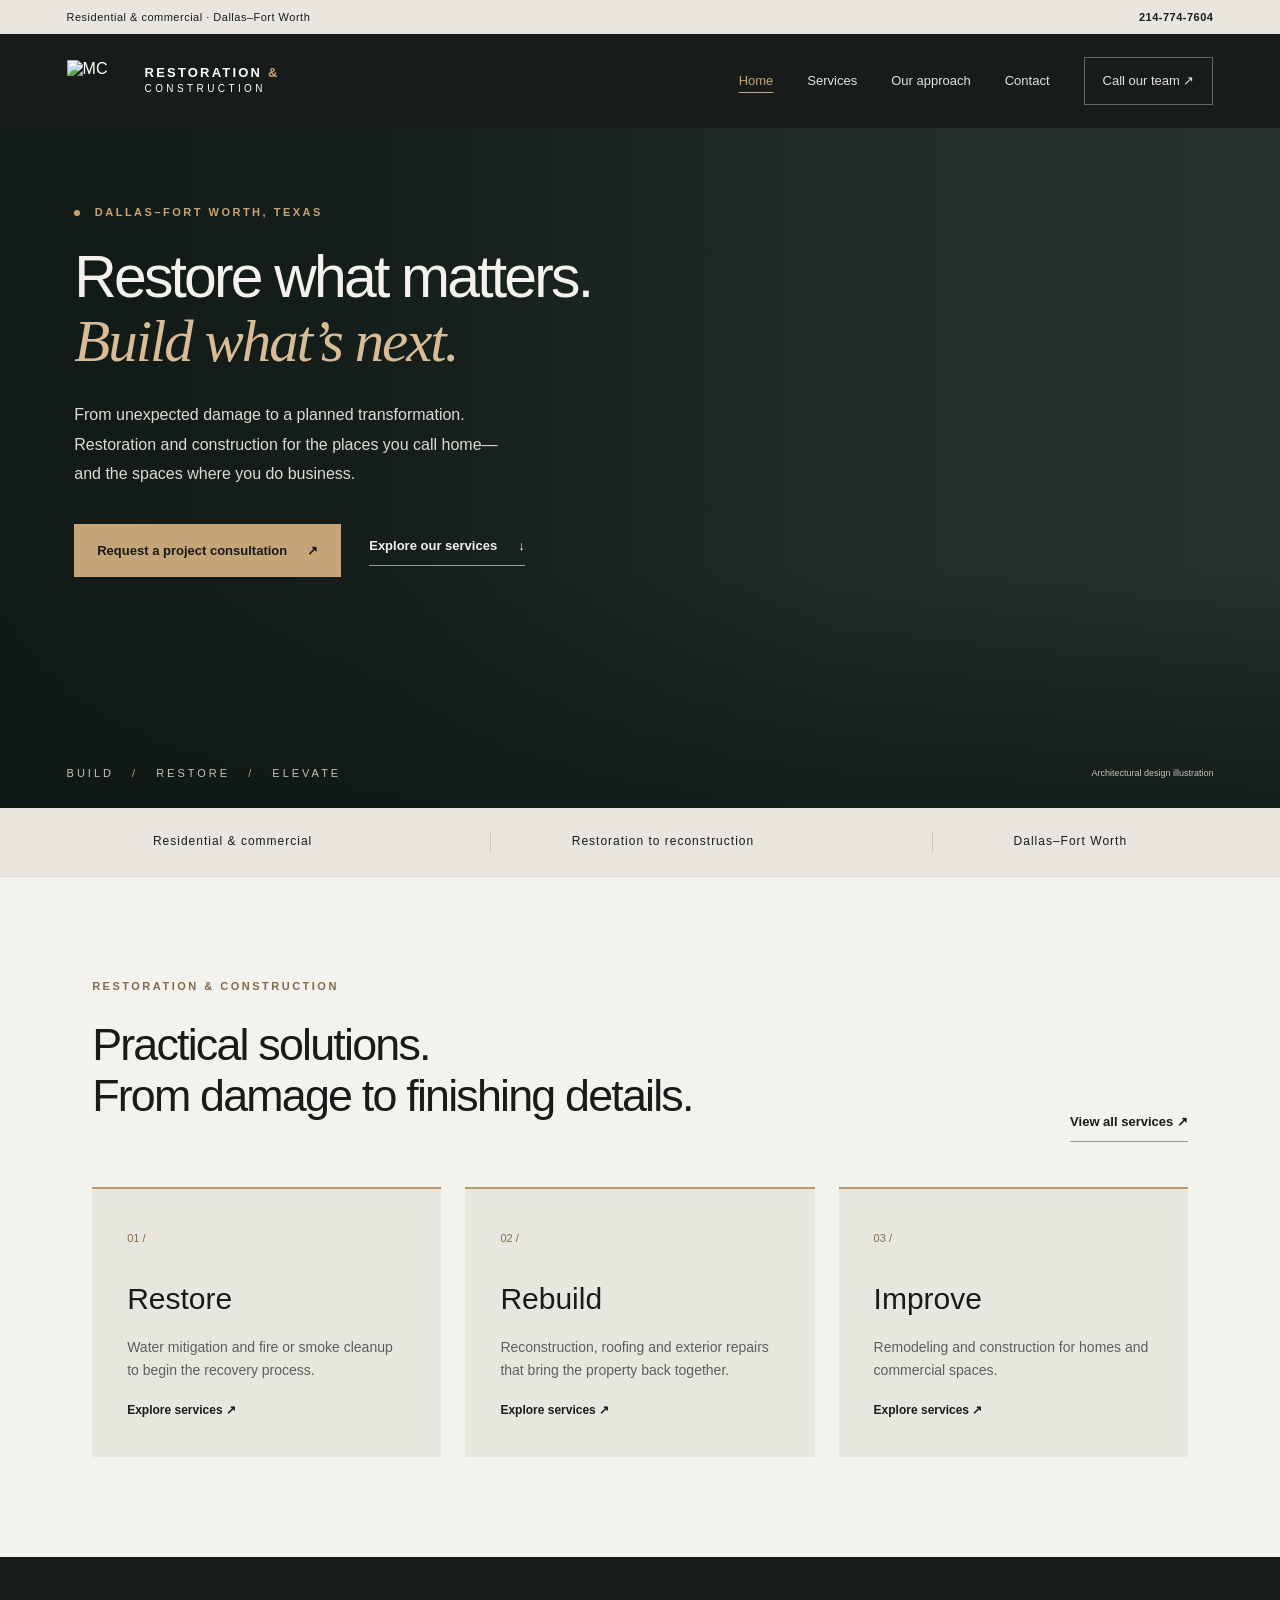
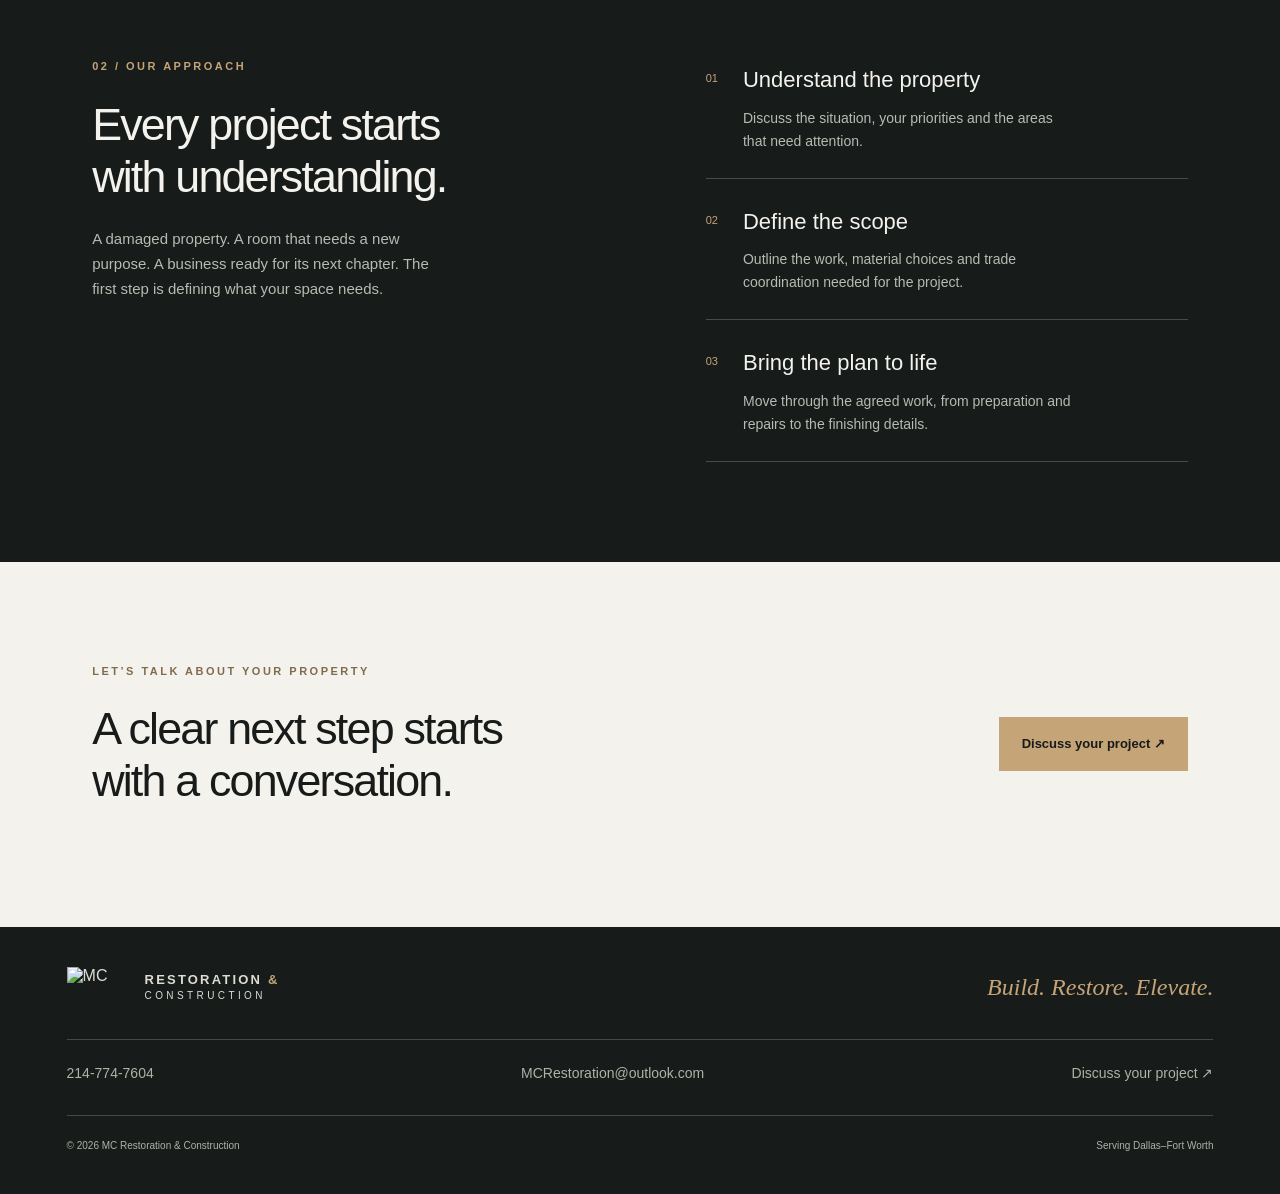
==== index.html @ 43a13bc9 "Add files via upload" ====
<!doctype html>
<html lang="en">
<head>
<meta charset="utf-8"><meta name="viewport" content="width=device-width, initial-scale=1">
<title>Restoration & Construction in DFW | MC Restoration & Construction</title>
<meta name="description" content="Water and fire restoration, reconstruction, roofing and remodeling for residential and commercial properties across Dallas–Fort Worth.">
<meta name="theme-color" content="#171b1a">
<link rel="icon" href="assets/mark.svg" type="image/svg+xml">
<link rel="stylesheet" href="styles.css">
</head>
<body><a class="skip" href="#main">Skip to content</a><div class="contact-bar"><span>Residential & commercial · Dallas–Fort Worth</span><a href="tel:+12147747604">214-774-7604</a></div><header class="header"><a class="brand" href="index.html" aria-label="MC Restoration and Construction home"><img src="assets/mark.svg" width="62" height="42" alt="MC"><span>RESTORATION <i>&</i><br><small>CONSTRUCTION</small></span></a><nav id="navigation" aria-label="Main navigation"><a href="index.html" aria-current="page">Home</a><a href="services.html">Services</a><a href="about.html">Our approach</a><a href="contact.html">Contact</a><a class="nav-cta" href="tel:+12147747604">Call our team ↗</a></nav><button class="menu" aria-label="Open menu" aria-controls="navigation" aria-expanded="false">Menu ☰</button></header><main id="main"><section class="hero" id="home"><div class="hero-photo" role="img" aria-label="Illustration of a contemporary Texas home with limestone walls and warm evening lighting"></div><div class="hero-shade"></div><div class="hero-inner"><p class="eyebrow"><span></span> DALLAS–FORT WORTH, TEXAS</p><h1>Restore what matters.<br><em>Build what’s next.</em></h1><p class="hero-copy">From unexpected damage to a planned transformation. Restoration and construction for the places you call home—and the spaces where you do business.</p><div class="hero-actions"><a class="button gold" href="contact.html">Request a project consultation <span>↗</span></a><a class="text-link" href="services.html">Explore our services <span>↓</span></a></div></div><div class="hero-bottom"><p>BUILD <b> / </b> RESTORE <b> / </b> ELEVATE</p><span>Architectural design illustration</span></div></section><div class="scope-strip"><span>Residential & commercial</span><span>Restoration to reconstruction</span><span>Dallas–Fort Worth</span></div><section class="section"><div class="section-top"><div><p class="eyebrow bronze">RESTORATION & CONSTRUCTION</p><h2>Practical solutions.<br>From damage to finishing details.</h2></div><a class="text-link" href="services.html">View all services ↗</a></div><div class="cards"><a class="service-card" href="services.html#water"><span>01 /</span><h3>Restore</h3><p>Water mitigation and fire or smoke cleanup to begin the recovery process.</p><b>Explore services ↗</b></a><a class="service-card" href="services.html#rebuild"><span>02 /</span><h3>Rebuild</h3><p>Reconstruction, roofing and exterior repairs that bring the property back together.</p><b>Explore services ↗</b></a><a class="service-card" href="services.html#remodel"><span>03 /</span><h3>Improve</h3><p>Remodeling and construction for homes and commercial spaces.</p><b>Explore services ↗</b></a></div></section><section class="approach section" id="approach"><div class="approach-heading"><p class="eyebrow">02 / OUR APPROACH</p><h2>Every project starts<br>with understanding.</h2><p>A damaged property. A room that needs a new purpose. A business ready for its next chapter. The first step is defining what your space needs.</p></div><ol class="steps"><li><span>01</span><div><h3>Understand the property</h3><p>Discuss the situation, your priorities and the areas that need attention.</p></div></li><li><span>02</span><div><h3>Define the scope</h3><p>Outline the work, material choices and trade coordination needed for the project.</p></div></li><li><span>03</span><div><h3>Bring the plan to life</h3><p>Move through the agreed work, from preparation and repairs to the finishing details.</p></div></li></ol></section><section class="section callout"><div><p class="eyebrow bronze">LET’S TALK ABOUT YOUR PROPERTY</p><h2>A clear next step starts<br>with a conversation.</h2></div><a class="button gold" href="contact.html">Discuss your project ↗</a></section></main><footer><a class="brand" href="index.html" aria-label="MC Restoration and Construction home"><img src="assets/mark.svg" width="62" height="42" alt="MC"><span>RESTORATION <i>&</i><br><small>CONSTRUCTION</small></span></a><p>Build. Restore. Elevate.</p><div class="footer-contact"><a href="tel:+12147747604">214-774-7604</a><a href="mailto:MCRestoration@outlook.com">MCRestoration@outlook.com</a><a href="contact.html">Discuss your project ↗</a></div><div><span>© <span id="year">2026</span> MC Restoration & Construction</span><span>Serving Dallas–Fort Worth</span></div></footer><script src="app.js"></script></body></html>
---- styles.css ----
:root{--ink:#171b1a;--paper:#f4f2ed;--gold:#c5a477;--muted:#69706b;--line:#dadcd5;--light:#ece9e1}*{box-sizing:border-box}html{scroll-behavior:smooth;scroll-padding-top:100px}body{margin:0;font-family:Arial,Helvetica,sans-serif;background:var(--paper);color:var(--ink);font-size:16px;line-height:1.65}a{color:inherit;text-decoration:none}button,input,textarea,select{font:inherit}button,a,input,select,textarea,summary{-webkit-tap-highlight-color:transparent}button,a,summary{touch-action:manipulation}button{cursor:pointer}a:focus-visible,button:focus-visible,summary:focus-visible{outline:3px solid var(--gold);outline-offset:5px}.skip{position:absolute;left:15px;top:-70px;background:white;padding:10px;z-index:100}.skip:focus{top:12px}.header{height:94px;display:flex;align-items:center;justify-content:space-between;padding:0 5.2%;background:var(--ink);color:white;position:relative;z-index:10}.brand{display:flex;align-items:center;gap:16px;line-height:1.15}.brand img{object-fit:contain}.brand span{font-size:13px;font-weight:600;letter-spacing:2.2px}.brand i{font-style:normal;color:var(--gold)}.brand small{font-size:10px;letter-spacing:3.4px;font-weight:400}nav{display:flex;align-items:center;gap:34px;font-size:13px;color:#e3e3dc}.nav-cta{border:1px solid #66695f;padding:12px 18px}.nav-cta span{margin-left:18px;color:var(--gold)}nav a:hover{color:var(--gold)}.menu{display:none}.hero{height:680px;min-height:580px;position:relative;background:#27312d;color:var(--paper);overflow:hidden}.hero-photo{position:absolute;inset:0;background:url('assets/hero.png') center 52%/cover no-repeat}.hero-shade{position:absolute;inset:0;background:linear-gradient(90deg,rgba(15,24,21,.93) 0%,rgba(15,24,21,.75) 31%,rgba(15,24,21,.22) 65%,rgba(15,24,21,.05)),linear-gradient(0deg,rgba(15,24,21,.8),transparent 35%)}.hero-inner{position:relative;max-width:1380px;margin:auto;padding:82px 5.8% 70px}.eyebrow{font-size:11px;letter-spacing:2.5px;font-weight:600;line-height:1.8;margin:0 0 22px;color:var(--gold)}.eyebrow>span{display:inline-block;width:6px;height:6px;border-radius:50%;background:var(--gold);margin-right:9px;vertical-align:middle}h1,h2,h3,p{margin-top:0}h1{font-size:clamp(44px,4.6vw,68px);line-height:1.08;letter-spacing:-2.8px;font-weight:500;margin-bottom:27px}h1 em,h2 em{font-family:Georgia,'Times New Roman',serif;font-weight:400;color:#d8bc95}h1 em{letter-spacing:-2px}.hero-copy{font-size:16px;line-height:1.85;max-width:435px;color:#dddcd3;margin-bottom:35px}.hero-actions{display:flex;align-items:center;gap:28px}.button{display:inline-flex;align-items:center;justify-content:space-between;gap:36px;padding:16px 23px;font-size:13px;font-weight:600;border:0;transition:background .2s}.gold{background:var(--gold);color:#171b1a}.gold:hover{background:#d9b98c}.text-link{font-size:13px;font-weight:600;border-bottom:1px solid #969c8f;padding-bottom:8px;display:inline-flex;gap:21px;align-items:center}.text-link:hover{color:var(--gold)}.hero-bottom{position:absolute;left:5.2%;right:5.2%;bottom:26px;display:flex;align-items:center;justify-content:space-between;font-size:9px;color:#c5c5b9}.hero-bottom p{letter-spacing:3px;font-size:11px;margin:0}.hero-bottom b{margin:0 12px;color:var(--gold);font-weight:400}.scope-strip{display:flex;justify-content:space-around;align-items:center;background:#e9e6df;border-bottom:1px solid var(--line);padding:24px 5%;font-size:12px;letter-spacing:1px}.scope-strip span+span{border-left:1px solid #c9c8c0;padding-left:7%}.section{max-width:1440px;padding:100px 7.2%;margin:auto}.section-top{display:flex;justify-content:space-between;align-items:flex-end;margin-bottom:45px;gap:50px}.bronze{color:#806b4c}h2{font-size:clamp(34px,3.5vw,48px);letter-spacing:-1.8px;line-height:1.15;font-weight:500;margin:0 0 20px}.intro{max-width:350px;color:var(--muted);font-size:15px;margin-bottom:20px}.service-layout{display:grid;grid-template-columns:1.05fr 1fr;gap:65px}.service-tabs{display:flex;flex-direction:column;border-top:1px solid var(--line)}.service-tabs button{border:0;border-bottom:1px solid var(--line);background:none;padding:24px 9px;color:var(--muted);display:flex;align-items:center;gap:20px;text-align:left;font-size:19px}.tab-number{font-size:10px;letter-spacing:1px;color:#8c8f82}.tab-arrow{margin-left:auto;font-size:20px;opacity:.2}.service-tabs button[aria-selected=true]{color:var(--ink)}.service-tabs button[aria-selected=true] .tab-arrow{opacity:1;color:#8d754d}.service-tabs button:hover{background:#eae8e1}.service-panel{background:#e8e7df;padding:34px 40px;min-height:430px;position:relative}.panel-symbol{width:55px;height:55px;margin-bottom:22px}.panel-symbol svg{width:100%;height:100%;fill:none;stroke:#8b7656;stroke-width:2}.service-panel .eyebrow{font-size:9px;margin-bottom:13px;color:#776747}.service-panel h3{font-size:27px;font-weight:500;letter-spacing:-.6px;line-height:1.25;margin-bottom:18px}.service-panel>p:not(.eyebrow){color:var(--muted);font-size:14px}.service-panel ul{display:grid;grid-template-columns:1fr 1fr;gap:9px 12px;padding:0;list-style:none;margin:22px 0 32px;font-size:12px}.service-panel li:before{content:'—';color:#98825b;margin-right:8px}.service-panel .text-link{font-size:12px}.approach{max-width:none;background:var(--ink);color:var(--paper);display:grid;grid-template-columns:1fr 1fr;gap:12%;padding-left:max(7.2%,calc((100vw - 1232px)/2));padding-right:max(7.2%,calc((100vw - 1232px)/2))}.approach-heading p:last-child{max-width:360px;color:#b7bbb1;font-size:15px;margin-top:25px}.steps{padding:0;list-style:none;margin:0}.steps li{display:flex;gap:25px;padding:25px 0;border-bottom:1px solid #484c45}.steps li:first-child{padding-top:5px}.steps li>span{font-size:11px;color:var(--gold);margin-top:7px}.steps h3{font-weight:500;font-size:22px;margin:0 0 8px}.steps p{font-size:14px;color:#b7bbb1;max-width:330px;margin:0}.coverage{display:grid;grid-template-columns:1fr 1fr;gap:12%;align-items:center}.coverage>div>p:not(.eyebrow){font-size:15px;color:var(--muted);max-width:340px}.county-list{display:grid;grid-template-columns:1fr 1fr;gap:12px;font-size:12px;margin-top:30px}.county-list span:before{content:'↗';margin-right:10px;color:#99784f}.region-art{position:relative;height:365px;overflow:hidden;background:repeating-linear-gradient(0deg,transparent 0 44px,#dfe0d7 45px 46px),repeating-linear-gradient(90deg,transparent 0 44px,#dfe0d7 45px 46px);border:1px solid #e2e1d7}.region-circle{position:absolute;border:1px solid #b6aa92;border-radius:50%;top:50%;left:50%;transform:translate(-50%,-50%)}.c1{width:310px;height:310px}.c2{width:240px;height:240px}.c3{width:170px;height:170px;background:#d8d9cd55}.region-label{position:absolute;font-size:9px;letter-spacing:2px;color:#787c6d;background:var(--paper);padding:0 10px}.region-label.top{top:22px;left:20px}.region-label.bottom{bottom:23px;right:15px;font-size:8px}.region-city{position:absolute;top:48%;font-size:10px;letter-spacing:1px;display:flex;align-items:center;gap:7px;white-space:nowrap}.region-city b{width:8px;height:8px;border-radius:50%;background:#9b8058;box-shadow:0 0 0 6px #9b805820}.fort{left:16%}.dallas{right:15%;top:54%}.region-coordinate{font-size:8px;letter-spacing:2px;position:absolute;bottom:64px;left:50%;transform:translateX(-50%);white-space:nowrap;color:#686e61}.project{background:#242b26;max-width:none;color:var(--paper);display:grid;grid-template-columns:1fr 1.2fr;gap:11%;padding-left:max(7.2%,calc((100vw - 1232px)/2));padding-right:max(7.2%,calc((100vw - 1232px)/2))}.project-heading>p:not(.eyebrow){color:#bfc3b8;font-size:15px;max-width:360px;margin-top:24px}.brief-note{display:flex;gap:15px;border-top:1px solid #596052;margin-top:40px;padding-top:22px}.brief-note>span{color:var(--gold);font-size:22px}.brief-note p{font-size:12px;color:#e0e1d8;line-height:1.75}.brief-note small{font-size:11px;color:#b8bdaf}.form-grid{display:grid;grid-template-columns:1fr 1fr;gap:20px}label{display:block;font-size:11px;letter-spacing:.5px;margin:0 0 20px;color:#dedfd3}input,select,textarea{width:100%;border:1px solid #66705e;background:#2c342e;color:white;padding:13px;margin-top:9px;border-radius:0;outline:none;font-size:13px;letter-spacing:0}input:focus,select:focus,textarea:focus{border-color:var(--gold);box-shadow:0 0 0 1px var(--gold)}input::placeholder,textarea::placeholder{color:#b4bba9}textarea{resize:vertical}select option{background:#2c342e}.form-privacy,#form-status{font-size:11px;color:#b8c0ac;margin:16px 0 0}.faq{padding-top:85px;padding-bottom:85px}.faq h2{margin-bottom:35px}.faq-list{max-width:900px}details{border-top:1px solid var(--line);padding:20px 0}details:last-child{border-bottom:1px solid var(--line)}summary{cursor:pointer;display:flex;align-items:center;justify-content:space-between;gap:15px;font-size:16px;list-style:none}summary::-webkit-details-marker{display:none}summary span{font-size:22px;color:#8c7654}details[open] summary span{transform:rotate(45deg)}details p{font-size:14px;color:var(--muted);max-width:660px;margin:17px 0 4px}footer{background:var(--ink);color:#dddcd3;padding:40px 5.2%;display:flex;flex-wrap:wrap;align-items:center;justify-content:space-between;gap:30px}footer>p{font-family:Georgia,serif;font-style:italic;font-size:24px;color:var(--gold);margin:0}footer>div{width:100%;border-top:1px solid #454942;padding-top:22px;display:flex;justify-content:space-between;font-size:10px;color:#afb2a6}footer>div>a{font-size:11px}
@media(min-width:1500px){.hero-inner{padding-left:0}.hero-bottom{left:calc((100vw - 1380px)/2)}}
@media(max-width:950px){nav{gap:19px;font-size:12px}.brand span{font-size:11px}.brand small{font-size:9px}.header{padding:0 4%}.hero{height:640px}h1{font-size:52px}.hero-inner{padding:85px 6%}.section{padding:75px 6%}.service-layout{gap:30px}.service-tabs button{font-size:16px;gap:13px}.service-panel{padding:30px}.coverage,.approach,.project{gap:7%}.scope-strip span+span{padding-left:4%}}
@media(max-width:700px){html{scroll-padding-top:20px}.header{height:80px;padding:0 6%}.brand{gap:12px}.brand img{width:49px;height:38px}.brand span{font-size:10px;letter-spacing:1.8px}.brand small{font-size:8px;letter-spacing:2.7px}.menu{display:flex;align-items:center;gap:12px;background:none;border:1px solid #62675b;color:#e0e2d6;font-size:11px;padding:10px 12px}.menu span{font-size:16px}nav{display:none;position:absolute;top:80px;left:0;right:0;background:var(--ink);padding:20px 6% 28px;border-top:1px solid #44493d;align-items:stretch}nav.open{display:flex;flex-direction:column;gap:0}nav>a{padding:14px 0}.nav-cta{margin-top:8px;padding:14px!important}.hero{height:670px;min-height:0}.hero-photo{background-position:66% center}.hero-shade{background:linear-gradient(90deg,#13211de8,#14221dad 70%,#14221d77),linear-gradient(0deg,#14221d,transparent 40%)}.hero-inner{padding:66px 7% 80px}.eyebrow{font-size:9px;letter-spacing:2px;margin-bottom:24px}h1{font-size:46px;letter-spacing:-2px;line-height:1.11}h1 em{letter-spacing:-1.6px}.hero-copy{font-size:14px;line-height:1.9;max-width:330px;margin-top:25px}.hero-actions{align-items:flex-start;flex-direction:column;gap:24px}.button{padding:16px 20px;font-size:12px}.hero-bottom{left:7%;right:7%;bottom:22px;align-items:flex-start;flex-direction:column;gap:14px}.hero-bottom p{font-size:9px;letter-spacing:2px}.hero-bottom span{font-size:8px}.scope-strip{padding:20px 7%;gap:10px;flex-wrap:wrap;justify-content:flex-start;font-size:10px;letter-spacing:0}.scope-strip span{width:100%}.scope-strip span+span{padding-left:0;border:0}.scope-strip span:before{content:'—';color:#927951;margin-right:8px}.section{padding:65px 7%}.section-top{display:block;margin-bottom:25px}.section-top h2{margin-bottom:24px}h2{font-size:38px;letter-spacing:-1.4px}.intro{max-width:100%;font-size:14px}.service-layout{grid-template-columns:1fr;gap:25px}.service-tabs button{font-size:16px;padding:19px 5px}.service-panel{padding:28px;min-height:410px}.service-panel h3{font-size:25px}.service-panel ul{grid-template-columns:1fr;font-size:12px}.approach,.coverage,.project{grid-template-columns:1fr;gap:35px}.approach-heading p:last-child{max-width:100%}.steps li{padding:22px 0}.coverage>div>p:not(.eyebrow){max-width:100%}.region-art{height:320px}.region-city{font-size:9px}.fort{left:12%}.dallas{right:12%}.project-heading>p:not(.eyebrow){max-width:100%}.brief-note{margin-top:25px}.form-grid{gap:15px}form label{font-size:10px}input,select,textarea{font-size:16px;padding:12px}.form-grid label{margin-bottom:12px}summary{font-size:14px;line-height:1.5}footer{padding:35px 7%;gap:25px}footer>p{font-size:21px}footer>div{gap:20px;align-items:flex-start;flex-direction:column;font-size:9px}}
@media(prefers-reduced-motion:reduce){html{scroll-behavior:auto}*{transition:none!important}}

.contact-bar{background:#e9e6df;padding:8px 5.2%;display:flex;justify-content:space-between;gap:16px;font-size:11px;letter-spacing:.5px}.contact-bar a{font-weight:700}nav [aria-current=page]{color:var(--gold);text-decoration:underline;text-underline-offset:7px}.cards{display:grid;grid-template-columns:repeat(3,1fr);gap:24px}.service-card{padding:35px;background:#e8e7df;border-top:2px solid #b99a6d;transition:transform .2s}.service-card:hover{transform:translateY(-4px)}.service-card>span{font-size:11px;color:#806b4c}.service-card h3{font-size:30px;font-weight:500;margin:24px 0 12px}.service-card p{color:#586159;font-size:14px}.service-card b{font-size:12px}.callout{display:flex;align-items:center;justify-content:space-between;gap:35px}.page-intro{padding-bottom:60px;border-bottom:1px solid var(--line)}.page-intro h1{font-size:clamp(40px,5vw,64px)}.page-intro>p:last-child{max-width:600px;color:#586159}.service-details{padding-top:0;padding-bottom:20px}.detail-row{display:grid;grid-template-columns:50px 1.5fr 1fr;gap:35px;border-bottom:1px solid var(--line);padding:55px 0;scroll-margin-top:30px}.detail-row h2{font-size:32px}.detail-row p{color:#586159}.detail-row ul{padding-left:20px;color:#586159;font-size:14px;line-height:2.2}.contact-options{display:grid;grid-template-columns:1fr 1fr;gap:25px;padding-top:40px;padding-bottom:50px}.contact-options>a{border:1px solid var(--line);padding:30px;min-width:0}.contact-options span{font-size:10px;letter-spacing:2px;color:#806b4c;display:block}.contact-options strong{font-size:clamp(18px,2vw,27px);display:block;margin:13px 0;overflow-wrap:anywhere}.contact-options p{font-size:13px;color:#586159;margin:0}.footer-contact{flex-wrap:wrap;gap:20px}footer .footer-contact a{font-size:14px}.brief-note a{overflow-wrap:anywhere}.hero-inner{padding-top:75px}.hero-actions .button{gap:20px}
@media(max-width:850px){.cards{gap:15px}.service-card{padding:24px}.detail-row{grid-template-columns:30px 1fr;gap:20px}.detail-row ul{grid-column:2}.contact-options{grid-template-columns:1fr}.callout{align-items:flex-start;flex-direction:column}}
@media(max-width:700px){.contact-bar{padding:8px 6%;font-size:10px}.contact-bar>span{max-width:190px}.cards{grid-template-columns:1fr}.page-intro{padding-top:50px;padding-bottom:35px}.page-intro h1{font-size:40px}.detail-row h2{font-size:28px}.hero-inner{padding-top:55px}.hero-actions .button{font-size:11px}.footer-contact{align-items:flex-start}.form-grid{grid-template-columns:1fr}.contact-options strong{font-size:19px}}
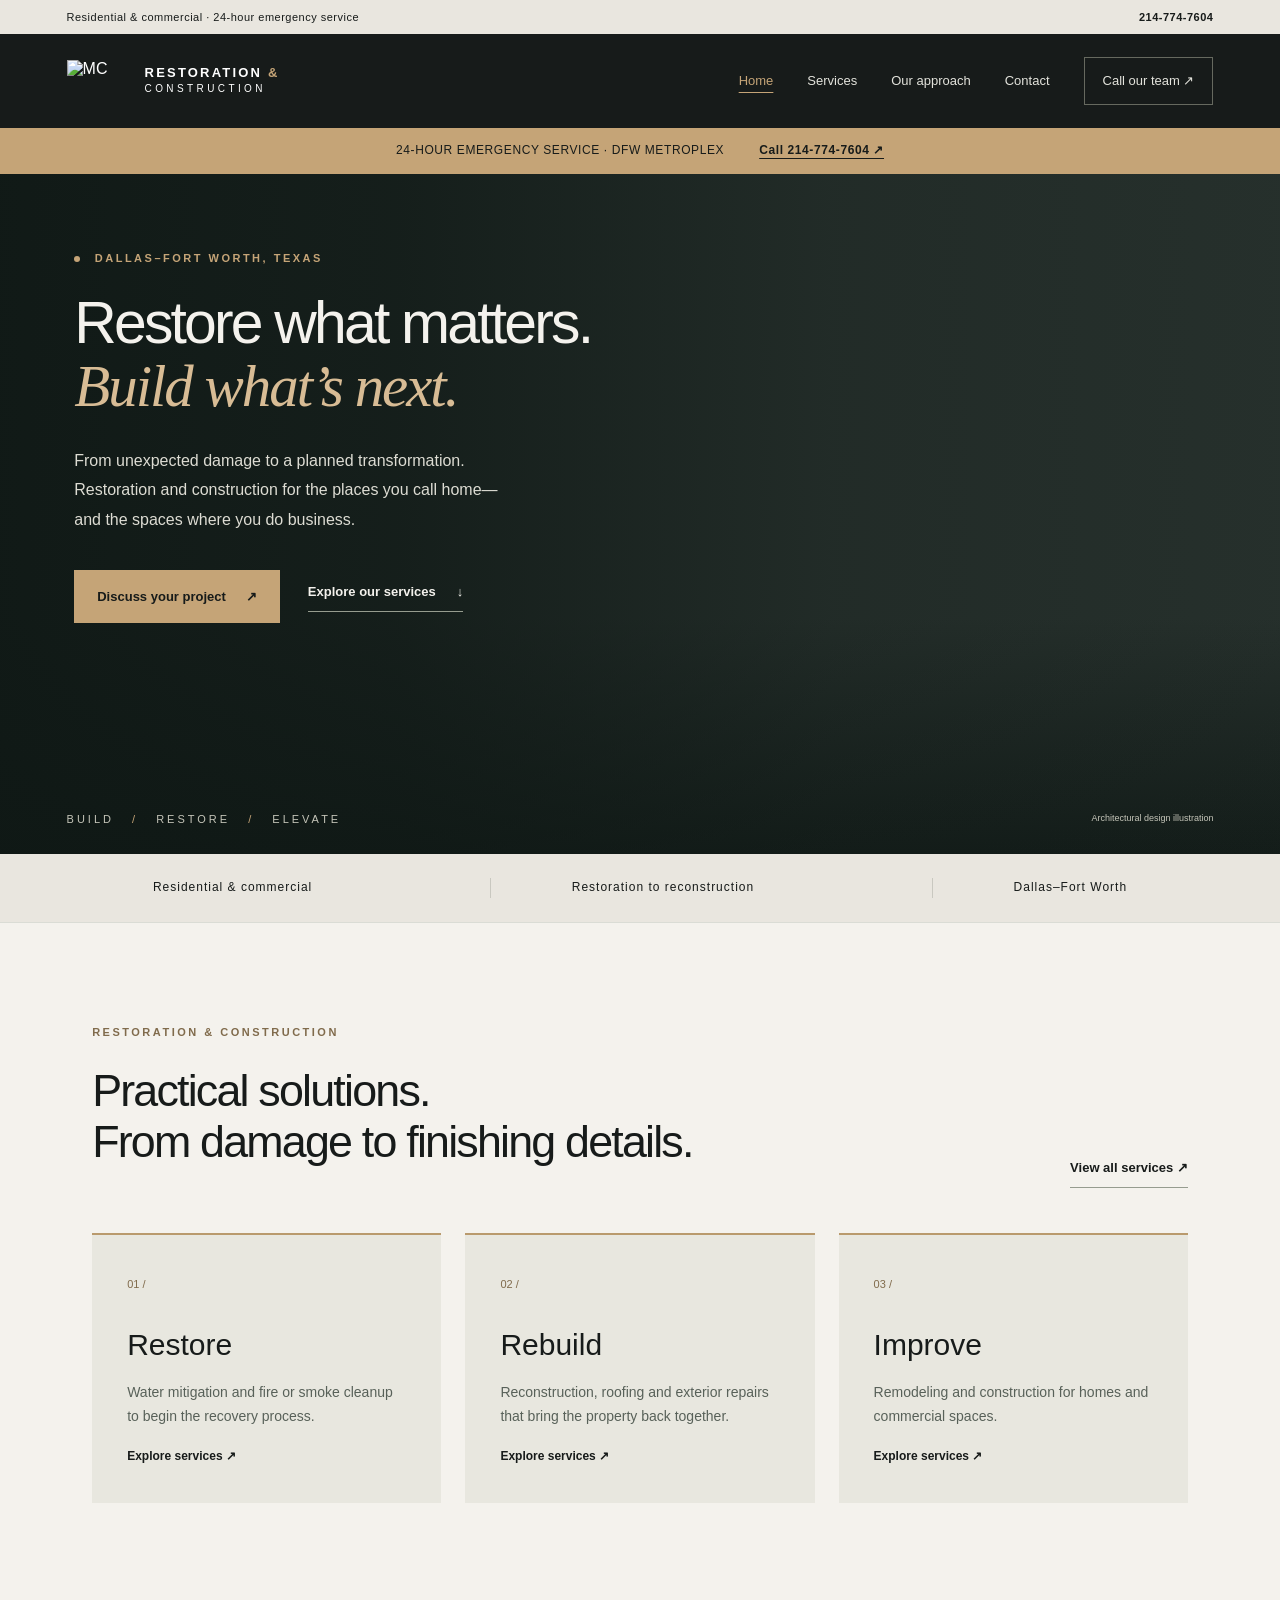
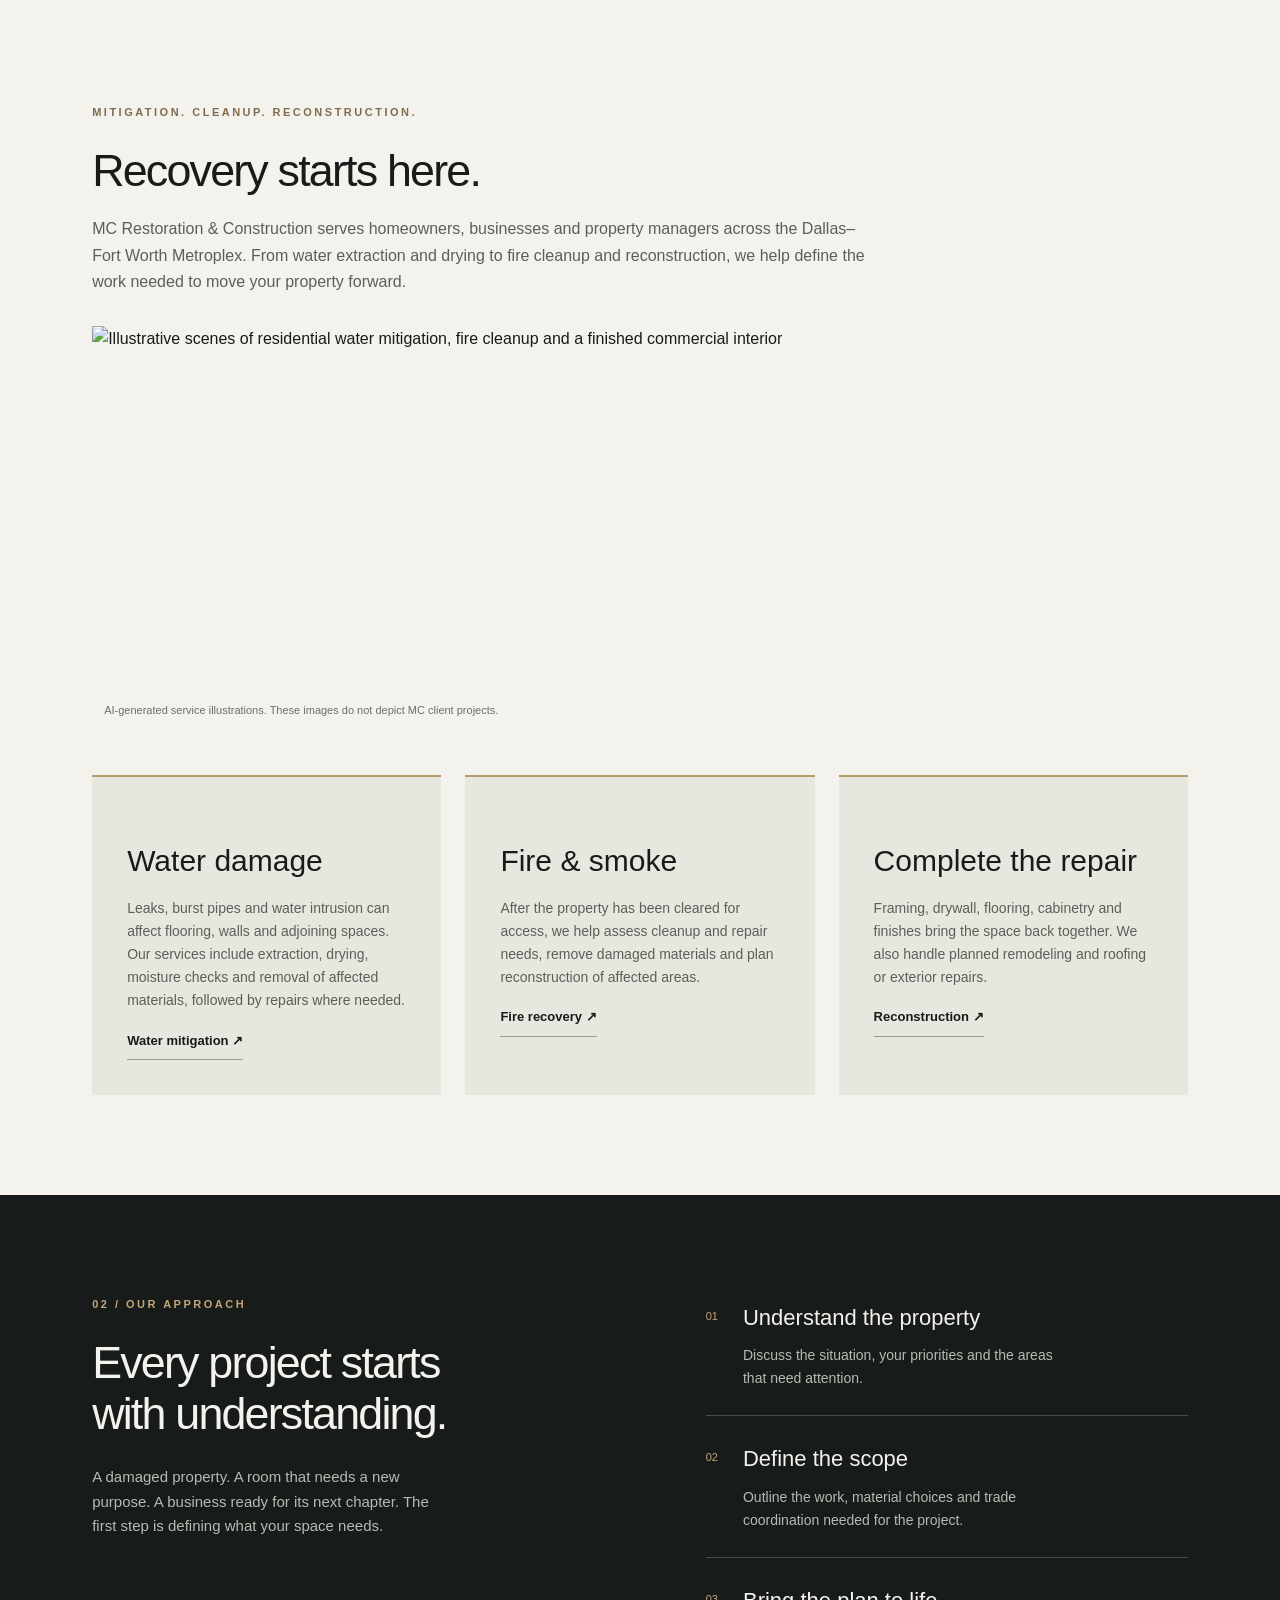
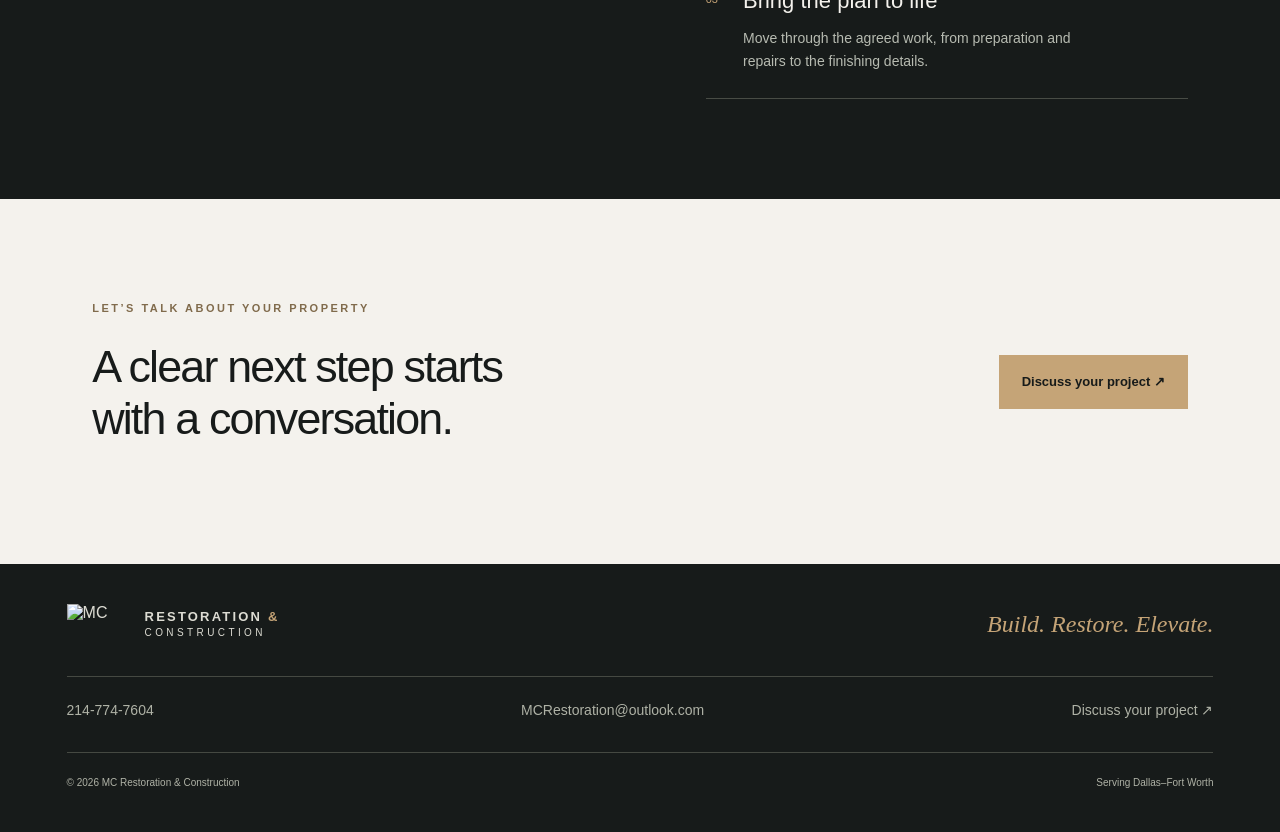
==== commit f50c7e21: "Add files via upload" ====
--- a/index.html
+++ b/index.html
@@ -8,4 +8,4 @@
 <link rel="icon" href="assets/mark.svg" type="image/svg+xml">
 <link rel="stylesheet" href="styles.css">
 </head>
-<body><a class="skip" href="#main">Skip to content</a><div class="contact-bar"><span>Residential & commercial · Dallas–Fort Worth</span><a href="tel:+12147747604">214-774-7604</a></div><header class="header"><a class="brand" href="index.html" aria-label="MC Restoration and Construction home"><img src="assets/mark.svg" width="62" height="42" alt="MC"><span>RESTORATION <i>&</i><br><small>CONSTRUCTION</small></span></a><nav id="navigation" aria-label="Main navigation"><a href="index.html" aria-current="page">Home</a><a href="services.html">Services</a><a href="about.html">Our approach</a><a href="contact.html">Contact</a><a class="nav-cta" href="tel:+12147747604">Call our team ↗</a></nav><button class="menu" aria-label="Open menu" aria-controls="navigation" aria-expanded="false">Menu ☰</button></header><main id="main"><section class="hero" id="home"><div class="hero-photo" role="img" aria-label="Illustration of a contemporary Texas home with limestone walls and warm evening lighting"></div><div class="hero-shade"></div><div class="hero-inner"><p class="eyebrow"><span></span> DALLAS–FORT WORTH, TEXAS</p><h1>Restore what matters.<br><em>Build what’s next.</em></h1><p class="hero-copy">From unexpected damage to a planned transformation. Restoration and construction for the places you call home—and the spaces where you do business.</p><div class="hero-actions"><a class="button gold" href="contact.html">Request a project consultation <span>↗</span></a><a class="text-link" href="services.html">Explore our services <span>↓</span></a></div></div><div class="hero-bottom"><p>BUILD <b> / </b> RESTORE <b> / </b> ELEVATE</p><span>Architectural design illustration</span></div></section><div class="scope-strip"><span>Residential & commercial</span><span>Restoration to reconstruction</span><span>Dallas–Fort Worth</span></div><section class="section"><div class="section-top"><div><p class="eyebrow bronze">RESTORATION & CONSTRUCTION</p><h2>Practical solutions.<br>From damage to finishing details.</h2></div><a class="text-link" href="services.html">View all services ↗</a></div><div class="cards"><a class="service-card" href="services.html#water"><span>01 /</span><h3>Restore</h3><p>Water mitigation and fire or smoke cleanup to begin the recovery process.</p><b>Explore services ↗</b></a><a class="service-card" href="services.html#rebuild"><span>02 /</span><h3>Rebuild</h3><p>Reconstruction, roofing and exterior repairs that bring the property back together.</p><b>Explore services ↗</b></a><a class="service-card" href="services.html#remodel"><span>03 /</span><h3>Improve</h3><p>Remodeling and construction for homes and commercial spaces.</p><b>Explore services ↗</b></a></div></section><section class="approach section" id="approach"><div class="approach-heading"><p class="eyebrow">02 / OUR APPROACH</p><h2>Every project starts<br>with understanding.</h2><p>A damaged property. A room that needs a new purpose. A business ready for its next chapter. The first step is defining what your space needs.</p></div><ol class="steps"><li><span>01</span><div><h3>Understand the property</h3><p>Discuss the situation, your priorities and the areas that need attention.</p></div></li><li><span>02</span><div><h3>Define the scope</h3><p>Outline the work, material choices and trade coordination needed for the project.</p></div></li><li><span>03</span><div><h3>Bring the plan to life</h3><p>Move through the agreed work, from preparation and repairs to the finishing details.</p></div></li></ol></section><section class="section callout"><div><p class="eyebrow bronze">LET’S TALK ABOUT YOUR PROPERTY</p><h2>A clear next step starts<br>with a conversation.</h2></div><a class="button gold" href="contact.html">Discuss your project ↗</a></section></main><footer><a class="brand" href="index.html" aria-label="MC Restoration and Construction home"><img src="assets/mark.svg" width="62" height="42" alt="MC"><span>RESTORATION <i>&</i><br><small>CONSTRUCTION</small></span></a><p>Build. Restore. Elevate.</p><div class="footer-contact"><a href="tel:+12147747604">214-774-7604</a><a href="mailto:MCRestoration@outlook.com">MCRestoration@outlook.com</a><a href="contact.html">Discuss your project ↗</a></div><div><span>© <span id="year">2026</span> MC Restoration & Construction</span><span>Serving Dallas–Fort Worth</span></div></footer><script src="app.js"></script></body></html>+<body><a class="skip" href="#main">Skip to content</a><div class="contact-bar"><span>Residential & commercial · 24-hour emergency service</span><a href="tel:+12147747604">214-774-7604</a></div><header class="header"><a class="brand" href="index.html" aria-label="MC Restoration and Construction home"><img src="assets/mark.svg" width="62" height="42" alt="MC"><span>RESTORATION <i>&</i><br><small>CONSTRUCTION</small></span></a><nav id="navigation" aria-label="Main navigation"><a href="index.html" aria-current="page">Home</a><a href="services.html">Services</a><a href="about.html">Our approach</a><a href="contact.html">Contact</a><a class="nav-cta" href="tel:+12147747604">Call our team ↗</a></nav><button class="menu" aria-label="Open menu" aria-controls="navigation" aria-expanded="false">Menu ☰</button></header><aside class="emergency"><span>24-HOUR EMERGENCY SERVICE · DFW METROPLEX</span><a href="tel:+12147747604">Call 214-774-7604 ↗</a></aside><main id="main"><section class="hero" id="home"><div class="hero-photo" role="img" aria-label="Illustration of a contemporary Texas home with limestone walls and warm evening lighting"></div><div class="hero-shade"></div><div class="hero-inner"><p class="eyebrow"><span></span> DALLAS–FORT WORTH, TEXAS</p><h1>Restore what matters.<br><em>Build what’s next.</em></h1><p class="hero-copy">From unexpected damage to a planned transformation. Restoration and construction for the places you call home—and the spaces where you do business.</p><div class="hero-actions"><a class="button gold" href="contact.html">Discuss your project <span>↗</span></a><a class="text-link" href="services.html">Explore our services <span>↓</span></a></div></div><div class="hero-bottom"><p>BUILD <b> / </b> RESTORE <b> / </b> ELEVATE</p><span>Architectural design illustration</span></div></section><div class="scope-strip"><span>Residential & commercial</span><span>Restoration to reconstruction</span><span>Dallas–Fort Worth</span></div><section class="section"><div class="section-top"><div><p class="eyebrow bronze">RESTORATION & CONSTRUCTION</p><h2>Practical solutions.<br>From damage to finishing details.</h2></div><a class="text-link" href="services.html">View all services ↗</a></div><div class="cards"><a class="service-card" href="services.html#water"><span>01 /</span><h3>Restore</h3><p>Water mitigation and fire or smoke cleanup to begin the recovery process.</p><b>Explore services ↗</b></a><a class="service-card" href="services.html#rebuild"><span>02 /</span><h3>Rebuild</h3><p>Reconstruction, roofing and exterior repairs that bring the property back together.</p><b>Explore services ↗</b></a><a class="service-card" href="services.html#remodel"><span>03 /</span><h3>Improve</h3><p>Remodeling and construction for homes and commercial spaces.</p><b>Explore services ↗</b></a></div></section><section class="section"><p class="eyebrow bronze">MITIGATION. CLEANUP. RECONSTRUCTION.</p><h2>Recovery starts here.</h2><p class="wide-copy">MC Restoration & Construction serves homeowners, businesses and property managers across the Dallas–Fort Worth Metroplex. From water extraction and drying to fire cleanup and reconstruction, we help define the work needed to move your property forward.</p><figure class="restoration-visual"><img src="assets/restoration-services.png" alt="Illustrative scenes of residential water mitigation, fire cleanup and a finished commercial interior" width="2048" height="684" loading="lazy"><figcaption>AI-generated service illustrations. These images do not depict MC client projects.</figcaption></figure><div class="cards"><article class="service-card"><h3>Water damage</h3><p>Leaks, burst pipes and water intrusion can affect flooring, walls and adjoining spaces. Our services include extraction, drying, moisture checks and removal of affected materials, followed by repairs where needed.</p><a class="text-link" href="services.html#water">Water mitigation ↗</a></article><article class="service-card"><h3>Fire & smoke</h3><p>After the property has been cleared for access, we help assess cleanup and repair needs, remove damaged materials and plan reconstruction of affected areas.</p><a class="text-link" href="services.html#fire">Fire recovery ↗</a></article><article class="service-card"><h3>Complete the repair</h3><p>Framing, drywall, flooring, cabinetry and finishes bring the space back together. We also handle planned remodeling and roofing or exterior repairs.</p><a class="text-link" href="services.html#rebuild">Reconstruction ↗</a></article></div></section><section class="approach section" id="approach"><div class="approach-heading"><p class="eyebrow">02 / OUR APPROACH</p><h2>Every project starts<br>with understanding.</h2><p>A damaged property. A room that needs a new purpose. A business ready for its next chapter. The first step is defining what your space needs.</p></div><ol class="steps"><li><span>01</span><div><h3>Understand the property</h3><p>Discuss the situation, your priorities and the areas that need attention.</p></div></li><li><span>02</span><div><h3>Define the scope</h3><p>Outline the work, material choices and trade coordination needed for the project.</p></div></li><li><span>03</span><div><h3>Bring the plan to life</h3><p>Move through the agreed work, from preparation and repairs to the finishing details.</p></div></li></ol></section><section class="section callout"><div><p class="eyebrow bronze">LET’S TALK ABOUT YOUR PROPERTY</p><h2>A clear next step starts<br>with a conversation.</h2></div><a class="button gold" href="contact.html">Discuss your project ↗</a></section></main><footer><a class="brand" href="index.html" aria-label="MC Restoration and Construction home"><img src="assets/mark.svg" width="62" height="42" alt="MC"><span>RESTORATION <i>&</i><br><small>CONSTRUCTION</small></span></a><p>Build. Restore. Elevate.</p><div class="footer-contact"><a href="tel:+12147747604">214-774-7604</a><a href="mailto:MCRestoration@outlook.com">MCRestoration@outlook.com</a><a href="contact.html">Discuss your project ↗</a></div><div><span>© <span id="year">2026</span> MC Restoration & Construction</span><span>Serving Dallas–Fort Worth</span></div></footer><script src="app.js"></script></body></html>
--- a/styles.css
+++ b/styles.css
@@ -7,3 +7,5 @@
 .contact-bar{background:#e9e6df;padding:8px 5.2%;display:flex;justify-content:space-between;gap:16px;font-size:11px;letter-spacing:.5px}.contact-bar a{font-weight:700}nav [aria-current=page]{color:var(--gold);text-decoration:underline;text-underline-offset:7px}.cards{display:grid;grid-template-columns:repeat(3,1fr);gap:24px}.service-card{padding:35px;background:#e8e7df;border-top:2px solid #b99a6d;transition:transform .2s}.service-card:hover{transform:translateY(-4px)}.service-card>span{font-size:11px;color:#806b4c}.service-card h3{font-size:30px;font-weight:500;margin:24px 0 12px}.service-card p{color:#586159;font-size:14px}.service-card b{font-size:12px}.callout{display:flex;align-items:center;justify-content:space-between;gap:35px}.page-intro{padding-bottom:60px;border-bottom:1px solid var(--line)}.page-intro h1{font-size:clamp(40px,5vw,64px)}.page-intro>p:last-child{max-width:600px;color:#586159}.service-details{padding-top:0;padding-bottom:20px}.detail-row{display:grid;grid-template-columns:50px 1.5fr 1fr;gap:35px;border-bottom:1px solid var(--line);padding:55px 0;scroll-margin-top:30px}.detail-row h2{font-size:32px}.detail-row p{color:#586159}.detail-row ul{padding-left:20px;color:#586159;font-size:14px;line-height:2.2}.contact-options{display:grid;grid-template-columns:1fr 1fr;gap:25px;padding-top:40px;padding-bottom:50px}.contact-options>a{border:1px solid var(--line);padding:30px;min-width:0}.contact-options span{font-size:10px;letter-spacing:2px;color:#806b4c;display:block}.contact-options strong{font-size:clamp(18px,2vw,27px);display:block;margin:13px 0;overflow-wrap:anywhere}.contact-options p{font-size:13px;color:#586159;margin:0}.footer-contact{flex-wrap:wrap;gap:20px}footer .footer-contact a{font-size:14px}.brief-note a{overflow-wrap:anywhere}.hero-inner{padding-top:75px}.hero-actions .button{gap:20px}
 @media(max-width:850px){.cards{gap:15px}.service-card{padding:24px}.detail-row{grid-template-columns:30px 1fr;gap:20px}.detail-row ul{grid-column:2}.contact-options{grid-template-columns:1fr}.callout{align-items:flex-start;flex-direction:column}}
 @media(max-width:700px){.contact-bar{padding:8px 6%;font-size:10px}.contact-bar>span{max-width:190px}.cards{grid-template-columns:1fr}.page-intro{padding-top:50px;padding-bottom:35px}.page-intro h1{font-size:40px}.detail-row h2{font-size:28px}.hero-inner{padding-top:55px}.hero-actions .button{font-size:11px}.footer-contact{align-items:flex-start}.form-grid{grid-template-columns:1fr}.contact-options strong{font-size:19px}}
+
+.emergency{display:flex;justify-content:center;align-items:center;gap:35px;padding:13px 6%;background:#c5a477;color:#171b1a;font-size:12px;letter-spacing:.6px}.emergency a{font-weight:700;text-decoration:underline;text-underline-offset:4px}.restoration-visual{max-width:1232px;margin:30px auto 45px}.restoration-visual img{display:block;width:100%;height:auto}.restoration-visual figcaption{font-size:11px;color:#69706b;padding:10px 12px}.wide-copy{max-width:780px;color:#586159}.two{grid-template-columns:1fr 1fr}.detail-row h3{font-size:18px;margin:25px 0 8px}.detail-row p{font-size:14px}@media(max-width:700px){.emergency{flex-direction:column;gap:3px;font-size:10px}.two{grid-template-columns:1fr}.restoration-visual{margin:25px 0}.restoration-visual img{min-height:200px;object-fit:cover}.restoration-visual figcaption{font-size:10px}}
